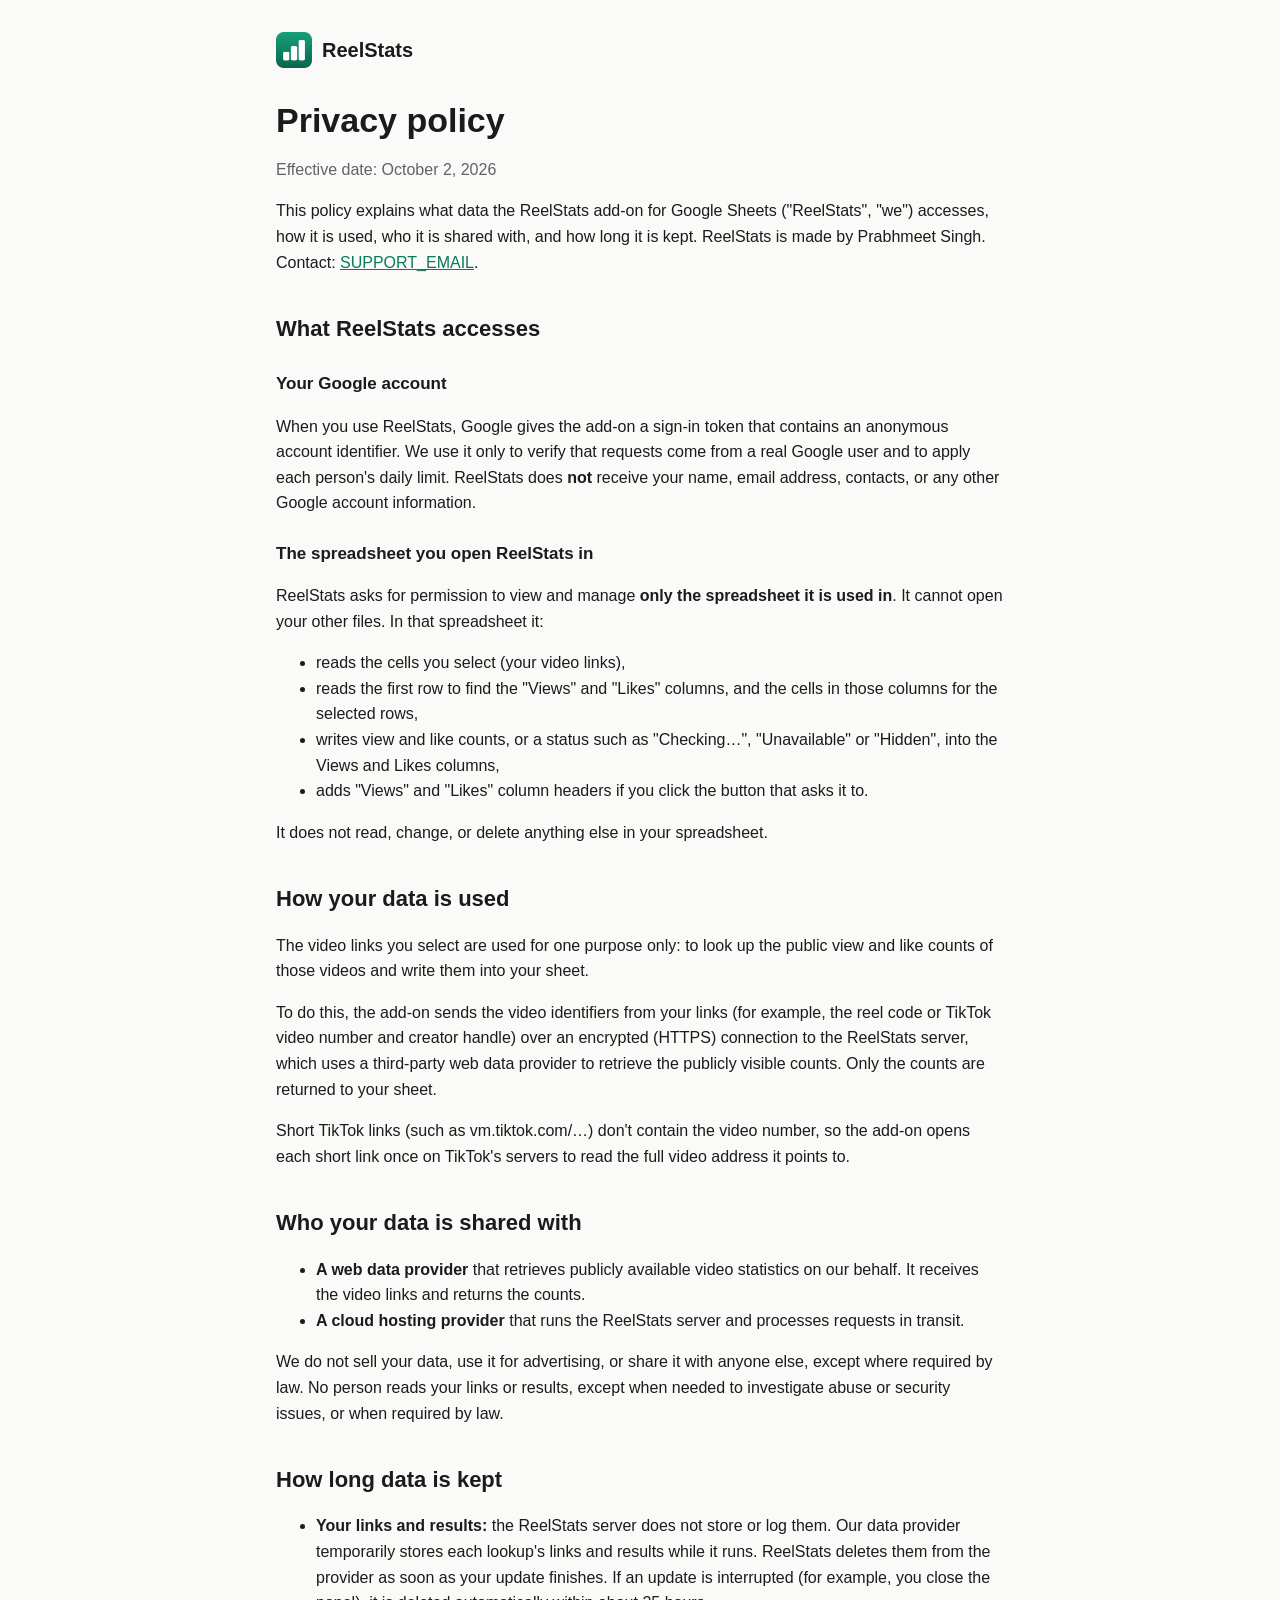
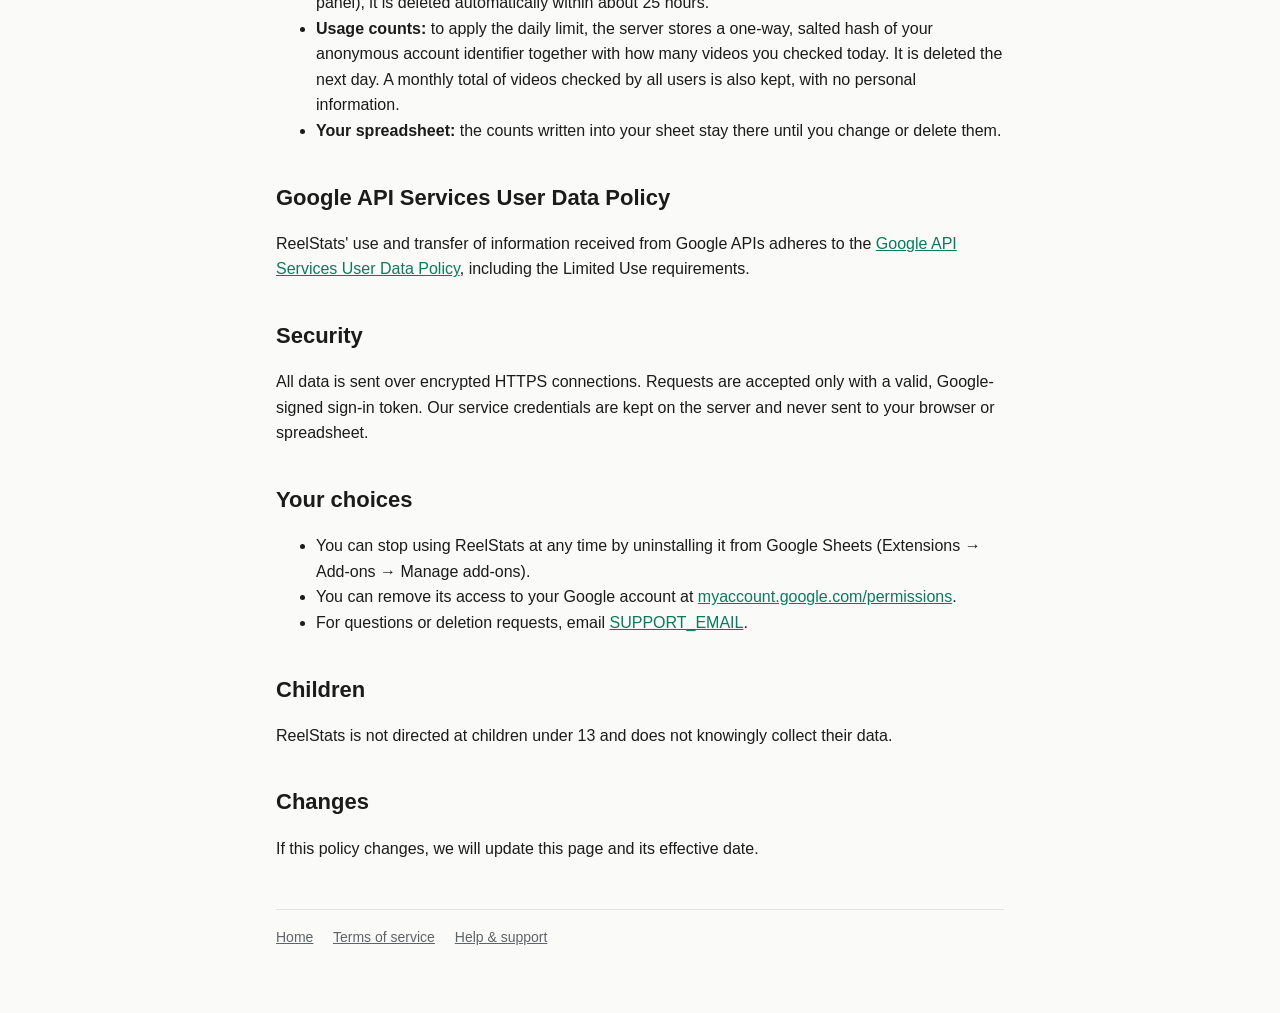
==== privacy.html @ 13be8743 "ReelStats website pages" ====
<!doctype html>
<html lang="en">
<head>
  <meta charset="utf-8">
  <meta name="viewport" content="width=device-width, initial-scale=1">
  <title>ReelStats Privacy Policy</title>
  <link rel="icon" href="/icon-128.png">
  <link rel="stylesheet" href="/style.css">
</head>
<body>
  <main>
    <header class="site"><img src="/icon-128.png" alt=""><a href="/">ReelStats</a></header>

    <h1>Privacy policy</h1>
    <p class="muted">Effective date: October 2, 2026</p>

    <p>This policy explains what data the ReelStats add-on for Google Sheets ("ReelStats", "we") accesses, how it is used, who it is shared with, and how long it is kept. ReelStats is made by Prabhmeet Singh. Contact: <a href="mailto:SUPPORT_EMAIL">SUPPORT_EMAIL</a>.</p>

    <h2>What ReelStats accesses</h2>
    <h3>Your Google account</h3>
    <p>When you use ReelStats, Google gives the add-on a sign-in token that contains an anonymous account identifier. We use it only to verify that requests come from a real Google user and to apply each person's daily limit. ReelStats does <b>not</b> receive your name, email address, contacts, or any other Google account information.</p>

    <h3>The spreadsheet you open ReelStats in</h3>
    <p>ReelStats asks for permission to view and manage <b>only the spreadsheet it is used in</b>. It cannot open your other files. In that spreadsheet it:</p>
    <ul>
      <li>reads the cells you select (your video links),</li>
      <li>reads the first row to find the "Views" and "Likes" columns, and the cells in those columns for the selected rows,</li>
      <li>writes view and like counts, or a status such as "Checking…", "Unavailable" or "Hidden", into the Views and Likes columns,</li>
      <li>adds "Views" and "Likes" column headers if you click the button that asks it to.</li>
    </ul>
    <p>It does not read, change, or delete anything else in your spreadsheet.</p>

    <h2>How your data is used</h2>
    <p>The video links you select are used for one purpose only: to look up the public view and like counts of those videos and write them into your sheet.</p>
    <p>To do this, the add-on sends the video identifiers from your links (for example, the reel code or TikTok video number and creator handle) over an encrypted (HTTPS) connection to the ReelStats server, which uses a third-party web data provider to retrieve the publicly visible counts. Only the counts are returned to your sheet.</p>
    <p>Short TikTok links (such as vm.tiktok.com/…) don't contain the video number, so the add-on opens each short link once on TikTok's servers to read the full video address it points to.</p>

    <h2>Who your data is shared with</h2>
    <ul>
      <li><b>A web data provider</b> that retrieves publicly available video statistics on our behalf. It receives the video links and returns the counts.</li>
      <li><b>A cloud hosting provider</b> that runs the ReelStats server and processes requests in transit.</li>
    </ul>
    <p>We do not sell your data, use it for advertising, or share it with anyone else, except where required by law. No person reads your links or results, except when needed to investigate abuse or security issues, or when required by law.</p>

    <h2>How long data is kept</h2>
    <ul>
      <li><b>Your links and results:</b> the ReelStats server does not store or log them. Our data provider temporarily stores each lookup's links and results while it runs. ReelStats deletes them from the provider as soon as your update finishes. If an update is interrupted (for example, you close the panel), it is deleted automatically within about 25 hours.</li>
      <li><b>Usage counts:</b> to apply the daily limit, the server stores a one-way, salted hash of your anonymous account identifier together with how many videos you checked today. It is deleted the next day. A monthly total of videos checked by all users is also kept, with no personal information.</li>
      <li><b>Your spreadsheet:</b> the counts written into your sheet stay there until you change or delete them.</li>
    </ul>

    <h2>Google API Services User Data Policy</h2>
    <p>ReelStats' use and transfer of information received from Google APIs adheres to the <a href="https://developers.google.com/terms/api-services-user-data-policy" target="_blank" rel="noopener">Google API Services User Data Policy</a>, including the Limited Use requirements.</p>

    <h2>Security</h2>
    <p>All data is sent over encrypted HTTPS connections. Requests are accepted only with a valid, Google-signed sign-in token. Our service credentials are kept on the server and never sent to your browser or spreadsheet.</p>

    <h2>Your choices</h2>
    <ul>
      <li>You can stop using ReelStats at any time by uninstalling it from Google Sheets (Extensions → Add-ons → Manage add-ons).</li>
      <li>You can remove its access to your Google account at <a href="https://myaccount.google.com/permissions" target="_blank" rel="noopener">myaccount.google.com/permissions</a>.</li>
      <li>For questions or deletion requests, email <a href="mailto:SUPPORT_EMAIL">SUPPORT_EMAIL</a>.</li>
    </ul>

    <h2>Children</h2>
    <p>ReelStats is not directed at children under 13 and does not knowingly collect their data.</p>

    <h2>Changes</h2>
    <p>If this policy changes, we will update this page and its effective date.</p>

    <footer class="site">
      <a href="/">Home</a>
      <a href="/terms">Terms of service</a>
      <a href="/support">Help &amp; support</a>
    </footer>
  </main>
</body>
</html>
---- style.css ----
:root {
  --bg: #fafaf8;
  --card: #ffffff;
  --text: #1b1b1b;
  --muted: #5f6368;
  --border: #e3e3df;
  --accent: #0b7a5c;
  --accent-text: #ffffff;
}
@media (prefers-color-scheme: dark) {
  :root {
    --bg: #121413;
    --card: #1b1e1d;
    --text: #ececec;
    --muted: #a3a8a6;
    --border: #2c302e;
    --accent: #37c49b;
    --accent-text: #0b1512;
  }
}
* { box-sizing: border-box; }
body {
  margin: 0;
  background: var(--bg);
  color: var(--text);
  font: 16px/1.6 -apple-system, BlinkMacSystemFont, "Segoe UI", Roboto, sans-serif;
}
main { max-width: 760px; margin: 0 auto; padding: 32px 16px 64px; }
header.site { display: flex; align-items: center; gap: 10px; margin-bottom: 32px; }
header.site img { width: 36px; height: 36px; }
header.site a { color: inherit; text-decoration: none; font-weight: 700; font-size: 20px; }
h1 { font-size: 34px; line-height: 1.2; margin: 0 0 12px; }
h2 { font-size: 22px; margin: 36px 0 8px; }
h3 { font-size: 17px; margin: 24px 0 4px; }
p, li { color: var(--text); }
.lead { font-size: 19px; color: var(--muted); margin: 0 0 24px; }
.muted { color: var(--muted); }
a { color: var(--accent); }
.card {
  background: var(--card);
  border: 1px solid var(--border);
  border-radius: 12px;
  padding: 20px;
  margin: 16px 0;
}
.steps { counter-reset: step; list-style: none; padding: 0; }
.steps li { counter-increment: step; position: relative; padding-left: 40px; margin: 12px 0; }
.steps li::before {
  content: counter(step);
  position: absolute; left: 0; top: 0;
  width: 28px; height: 28px; border-radius: 50%;
  background: var(--accent); color: var(--accent-text);
  display: grid; place-items: center; font-weight: 700; font-size: 14px;
}
.button {
  display: inline-block;
  background: var(--accent); color: var(--accent-text);
  padding: 10px 18px; border-radius: 8px;
  text-decoration: none; font-weight: 600;
}
footer.site {
  margin-top: 48px; padding-top: 16px;
  border-top: 1px solid var(--border);
  color: var(--muted); font-size: 14px;
}
footer.site a { color: var(--muted); margin-right: 16px; }
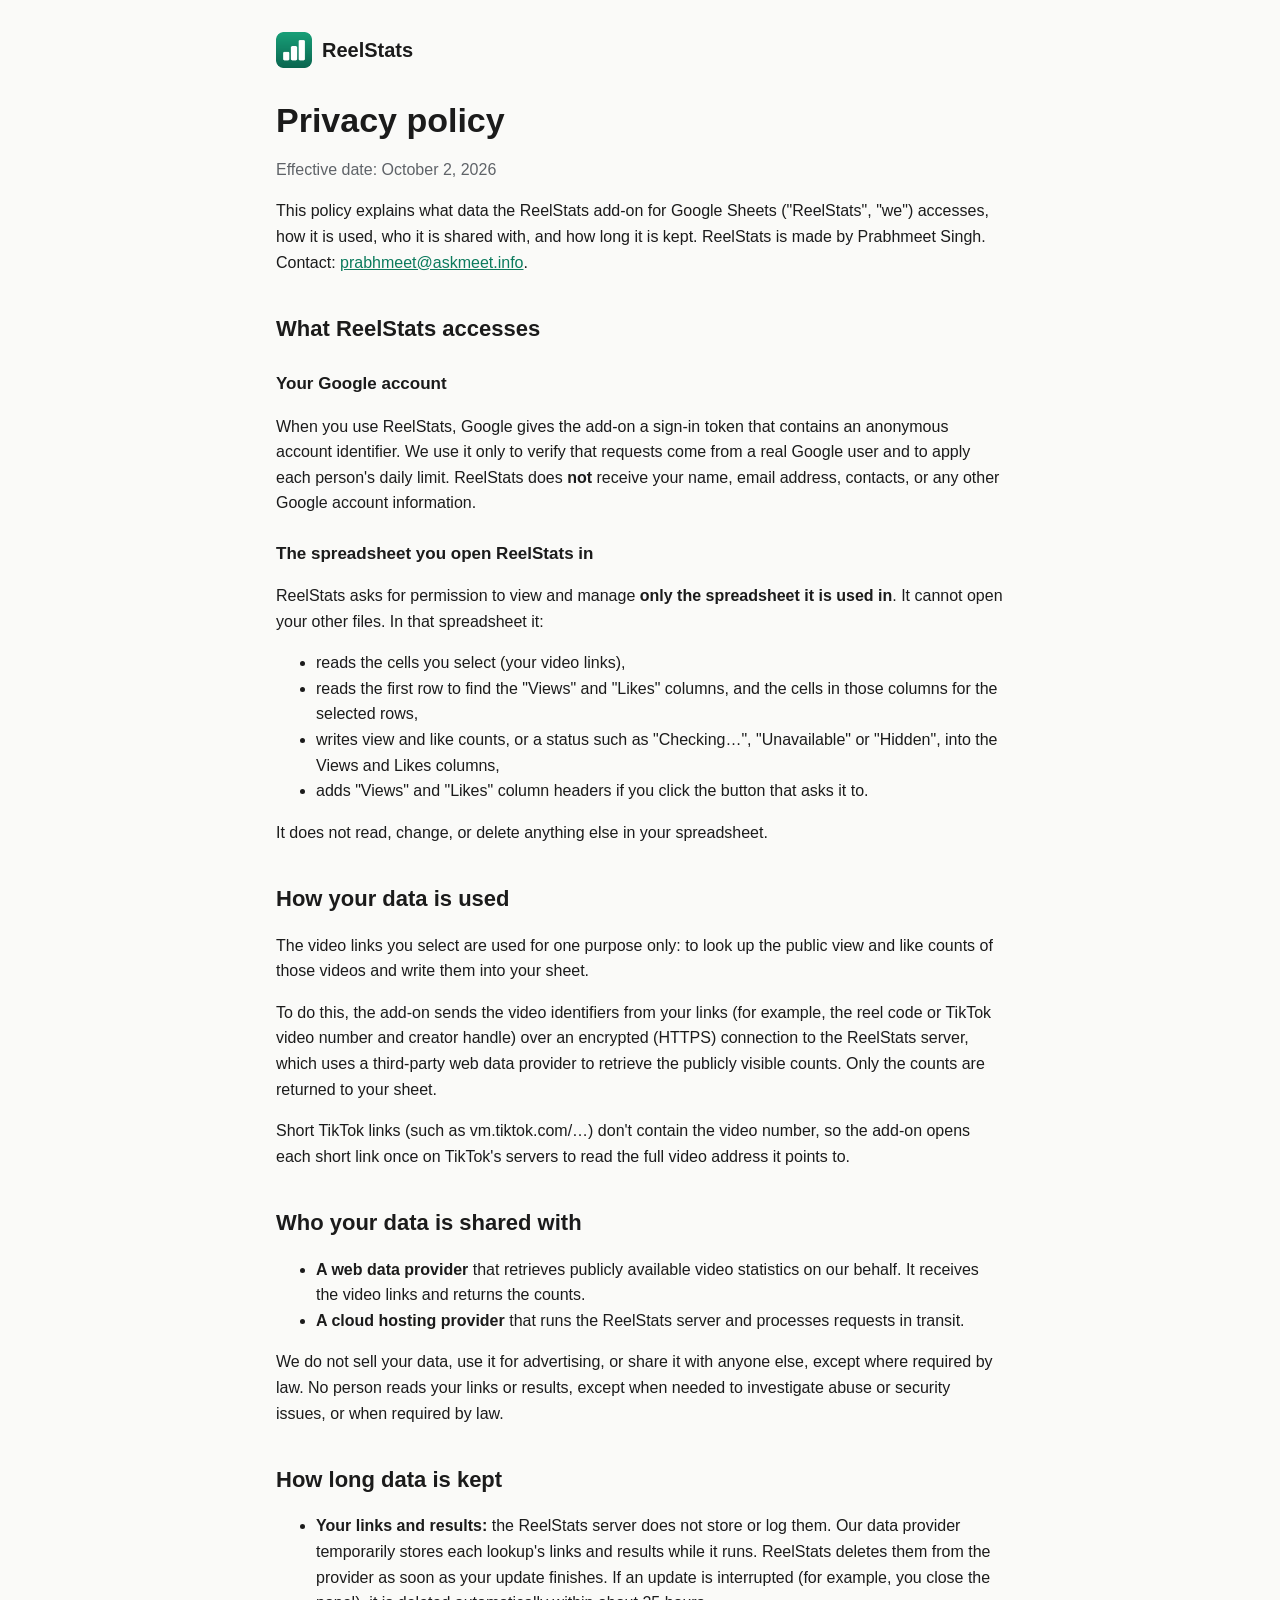
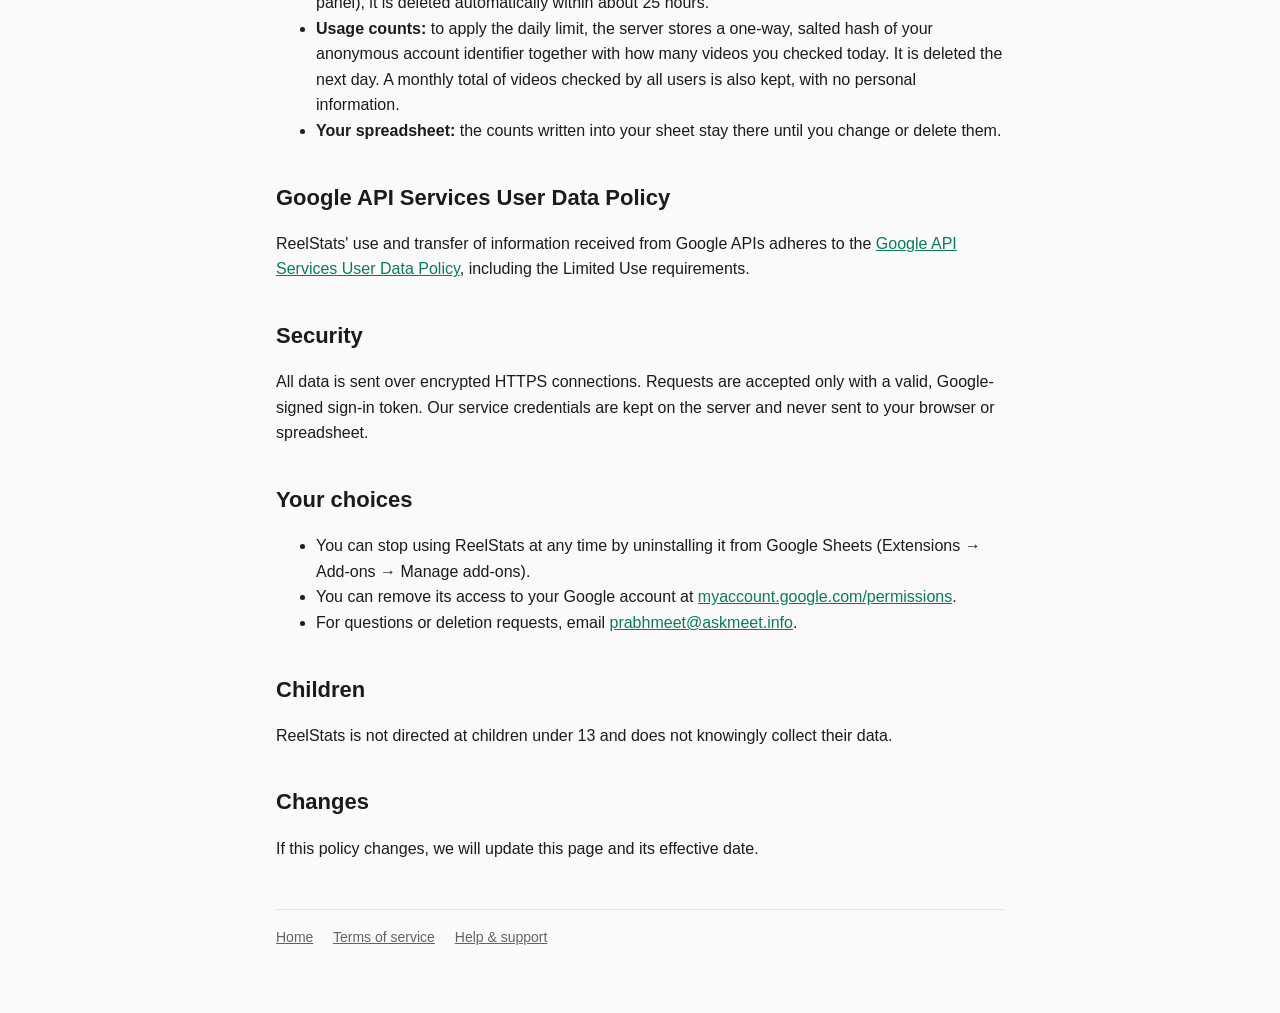
==== commit b59927ac: "Add support email" ====
--- a/privacy.html
+++ b/privacy.html
@@ -14,7 +14,7 @@
     <h1>Privacy policy</h1>
     <p class="muted">Effective date: October 2, 2026</p>
 
-    <p>This policy explains what data the ReelStats add-on for Google Sheets ("ReelStats", "we") accesses, how it is used, who it is shared with, and how long it is kept. ReelStats is made by Prabhmeet Singh. Contact: <a href="mailto:SUPPORT_EMAIL">SUPPORT_EMAIL</a>.</p>
+    <p>This policy explains what data the ReelStats add-on for Google Sheets ("ReelStats", "we") accesses, how it is used, who it is shared with, and how long it is kept. ReelStats is made by Prabhmeet Singh. Contact: <a href="mailto:prabhmeet@askmeet.info">prabhmeet@askmeet.info</a>.</p>
 
     <h2>What ReelStats accesses</h2>
     <h3>Your Google account</h3>
@@ -59,7 +59,7 @@
     <ul>
       <li>You can stop using ReelStats at any time by uninstalling it from Google Sheets (Extensions → Add-ons → Manage add-ons).</li>
       <li>You can remove its access to your Google account at <a href="https://myaccount.google.com/permissions" target="_blank" rel="noopener">myaccount.google.com/permissions</a>.</li>
-      <li>For questions or deletion requests, email <a href="mailto:SUPPORT_EMAIL">SUPPORT_EMAIL</a>.</li>
+      <li>For questions or deletion requests, email <a href="mailto:prabhmeet@askmeet.info">prabhmeet@askmeet.info</a>.</li>
     </ul>
 
     <h2>Children</h2>
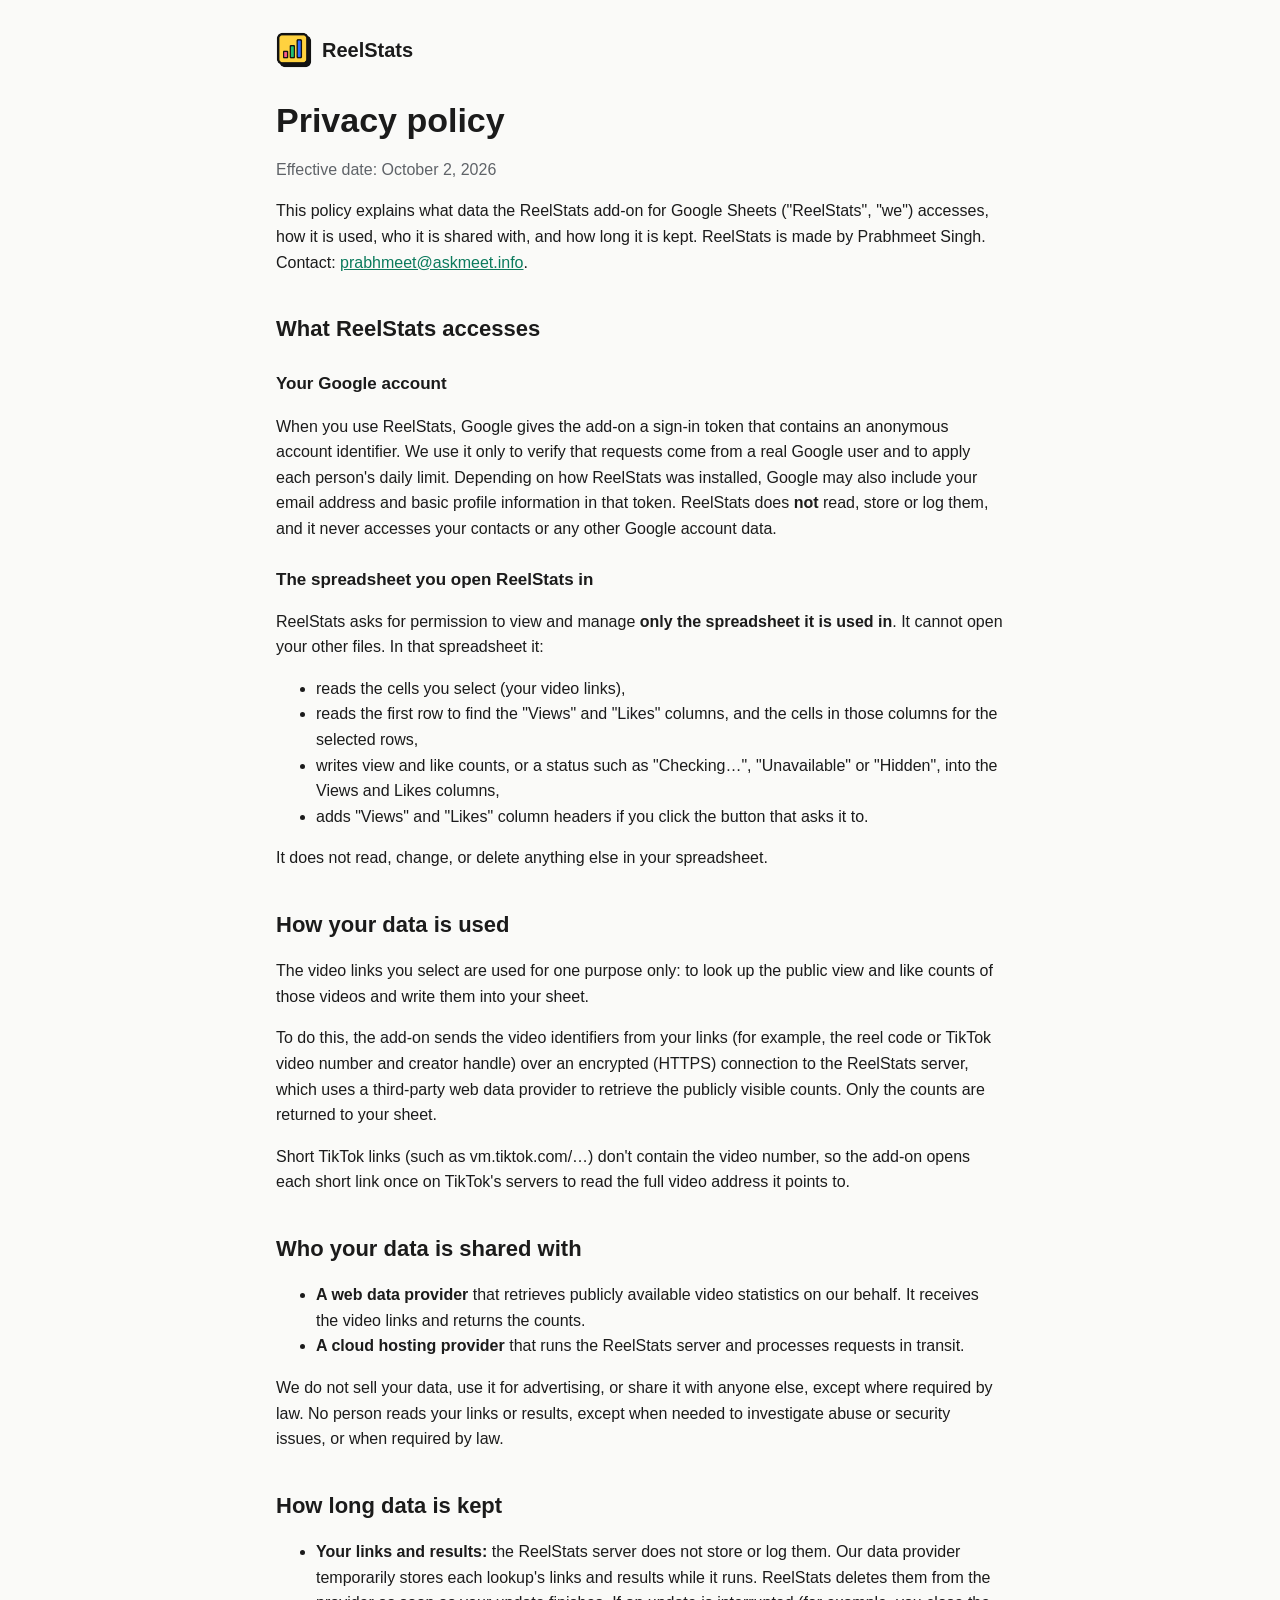
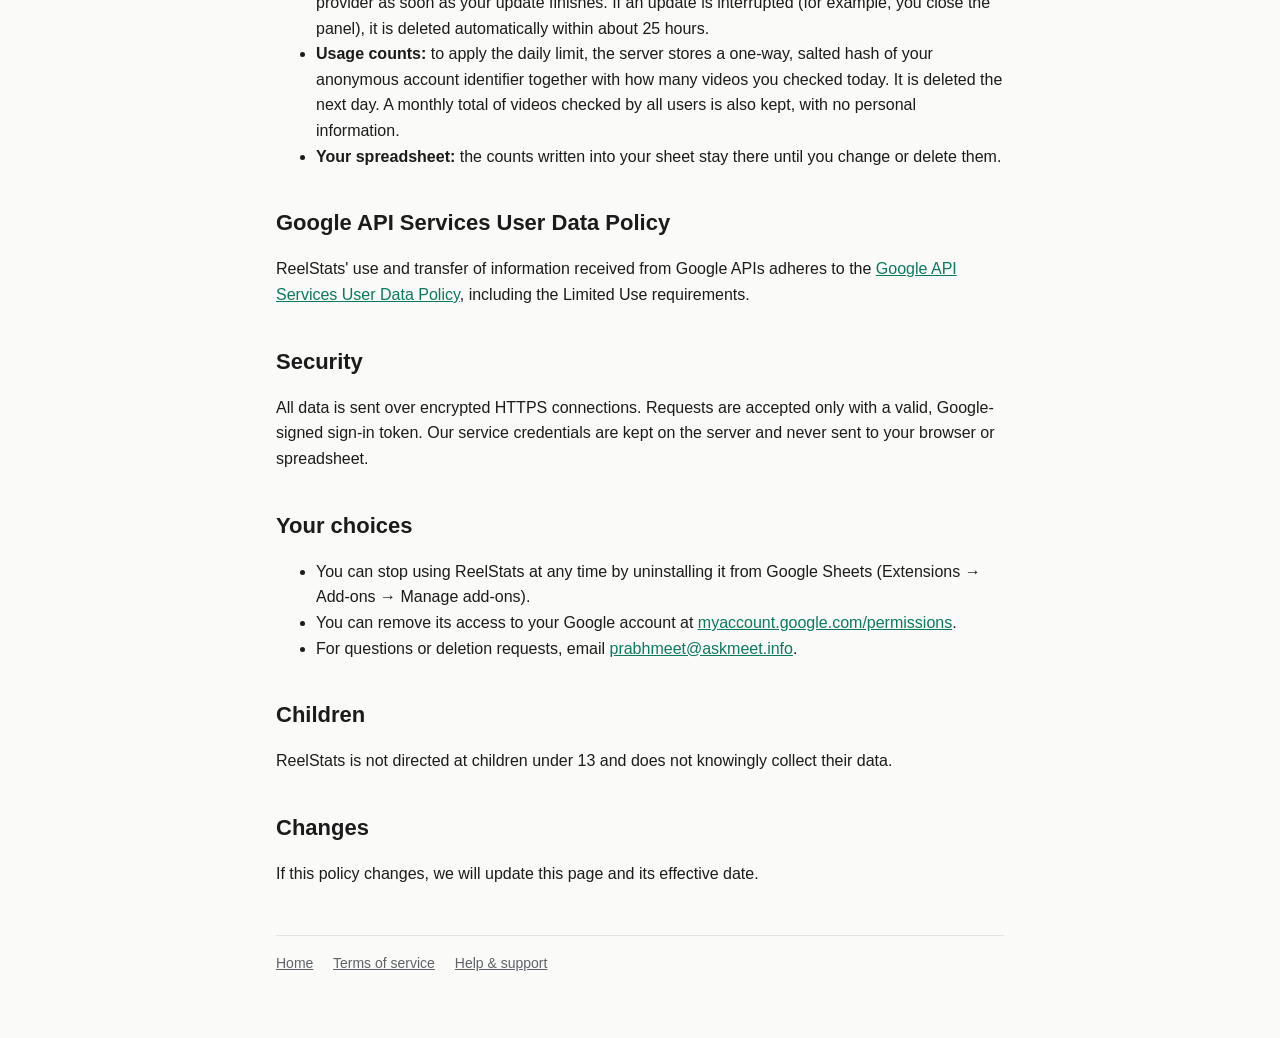
==== commit 0a1c583e: "Privacy policy: mention email in sign-in token" ====
--- a/privacy.html
+++ b/privacy.html
@@ -18,7 +18,7 @@
 
     <h2>What ReelStats accesses</h2>
     <h3>Your Google account</h3>
-    <p>When you use ReelStats, Google gives the add-on a sign-in token that contains an anonymous account identifier. We use it only to verify that requests come from a real Google user and to apply each person's daily limit. ReelStats does <b>not</b> receive your name, email address, contacts, or any other Google account information.</p>
+    <p>When you use ReelStats, Google gives the add-on a sign-in token that contains an anonymous account identifier. We use it only to verify that requests come from a real Google user and to apply each person's daily limit. Depending on how ReelStats was installed, Google may also include your email address and basic profile information in that token. ReelStats does <b>not</b> read, store or log them, and it never accesses your contacts or any other Google account data.</p>
 
     <h3>The spreadsheet you open ReelStats in</h3>
     <p>ReelStats asks for permission to view and manage <b>only the spreadsheet it is used in</b>. It cannot open your other files. In that spreadsheet it:</p>
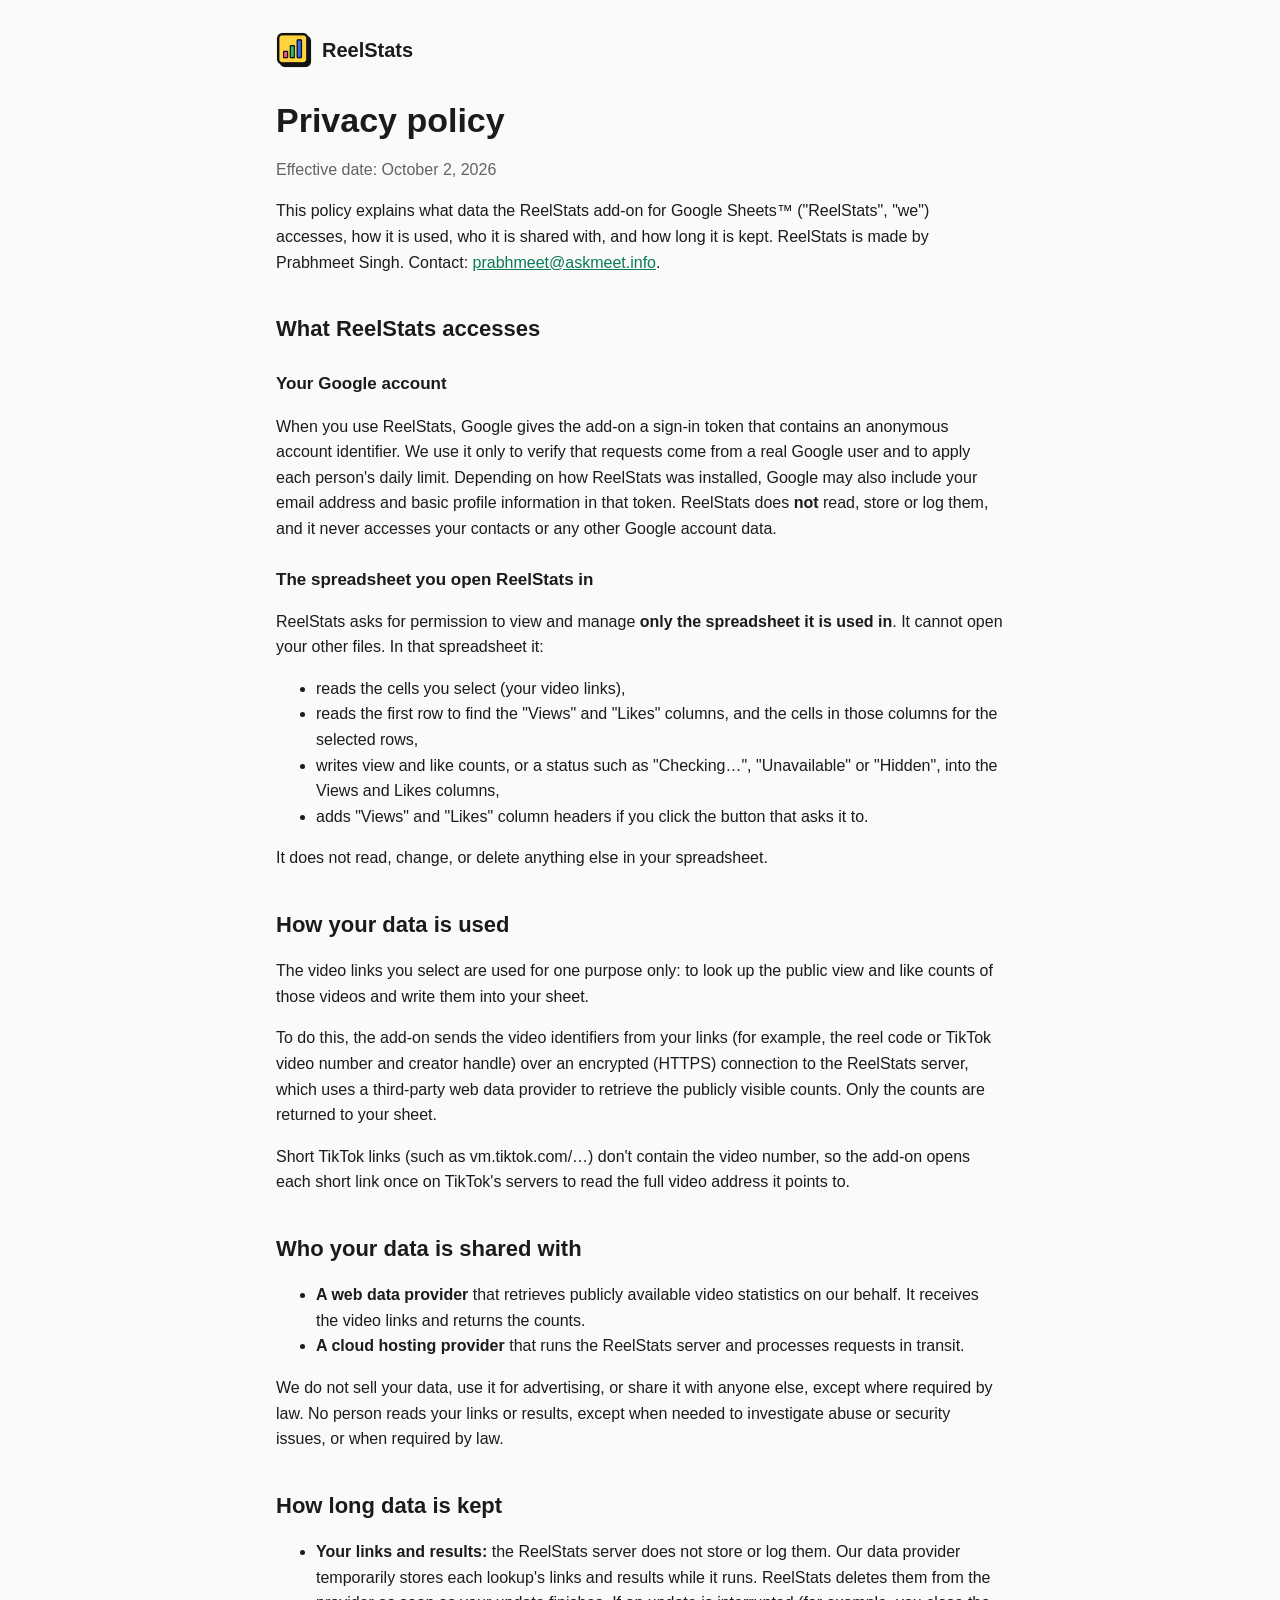
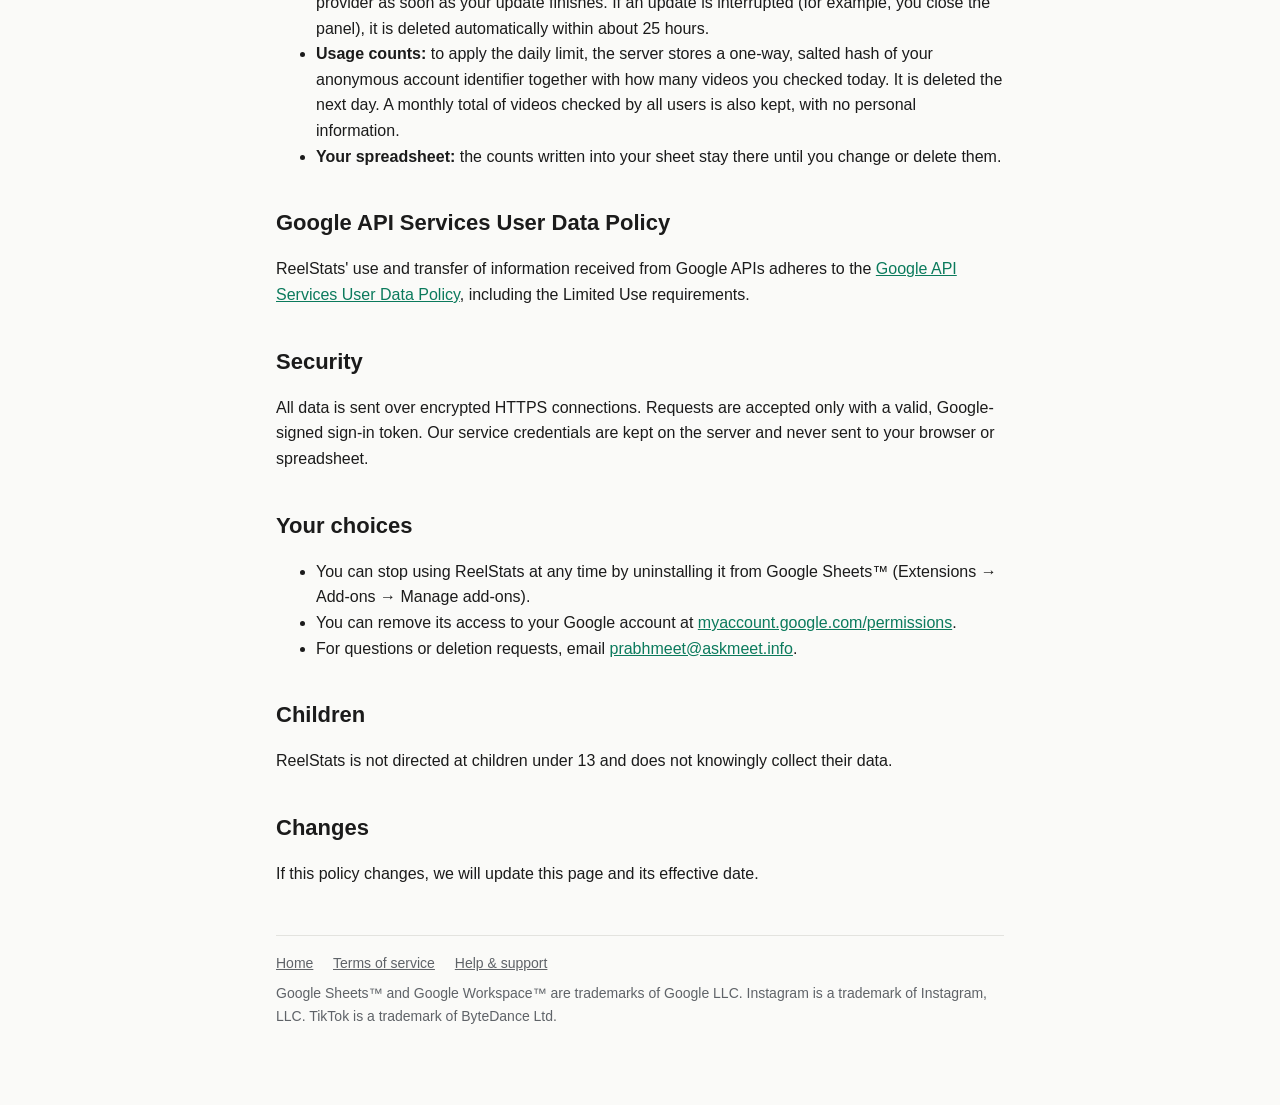
==== commit 71964e03: "Trademark attribution for Google, Instagram and TikTok" ====
--- a/privacy.html
+++ b/privacy.html
@@ -14,7 +14,7 @@
     <h1>Privacy policy</h1>
     <p class="muted">Effective date: October 2, 2026</p>
 
-    <p>This policy explains what data the ReelStats add-on for Google Sheets ("ReelStats", "we") accesses, how it is used, who it is shared with, and how long it is kept. ReelStats is made by Prabhmeet Singh. Contact: <a href="mailto:prabhmeet@askmeet.info">prabhmeet@askmeet.info</a>.</p>
+    <p>This policy explains what data the ReelStats add-on for Google Sheets™ ("ReelStats", "we") accesses, how it is used, who it is shared with, and how long it is kept. ReelStats is made by Prabhmeet Singh. Contact: <a href="mailto:prabhmeet@askmeet.info">prabhmeet@askmeet.info</a>.</p>
 
     <h2>What ReelStats accesses</h2>
     <h3>Your Google account</h3>
@@ -57,7 +57,7 @@
 
     <h2>Your choices</h2>
     <ul>
-      <li>You can stop using ReelStats at any time by uninstalling it from Google Sheets (Extensions → Add-ons → Manage add-ons).</li>
+      <li>You can stop using ReelStats at any time by uninstalling it from Google Sheets™ (Extensions → Add-ons → Manage add-ons).</li>
       <li>You can remove its access to your Google account at <a href="https://myaccount.google.com/permissions" target="_blank" rel="noopener">myaccount.google.com/permissions</a>.</li>
       <li>For questions or deletion requests, email <a href="mailto:prabhmeet@askmeet.info">prabhmeet@askmeet.info</a>.</li>
     </ul>
@@ -72,6 +72,7 @@
       <a href="/">Home</a>
       <a href="/terms">Terms of service</a>
       <a href="/support">Help &amp; support</a>
+      <p class="muted" style="margin-top:8px">Google Sheets™ and Google Workspace™ are trademarks of Google LLC. Instagram is a trademark of Instagram, LLC. TikTok is a trademark of ByteDance Ltd.</p>
     </footer>
   </main>
 </body>
